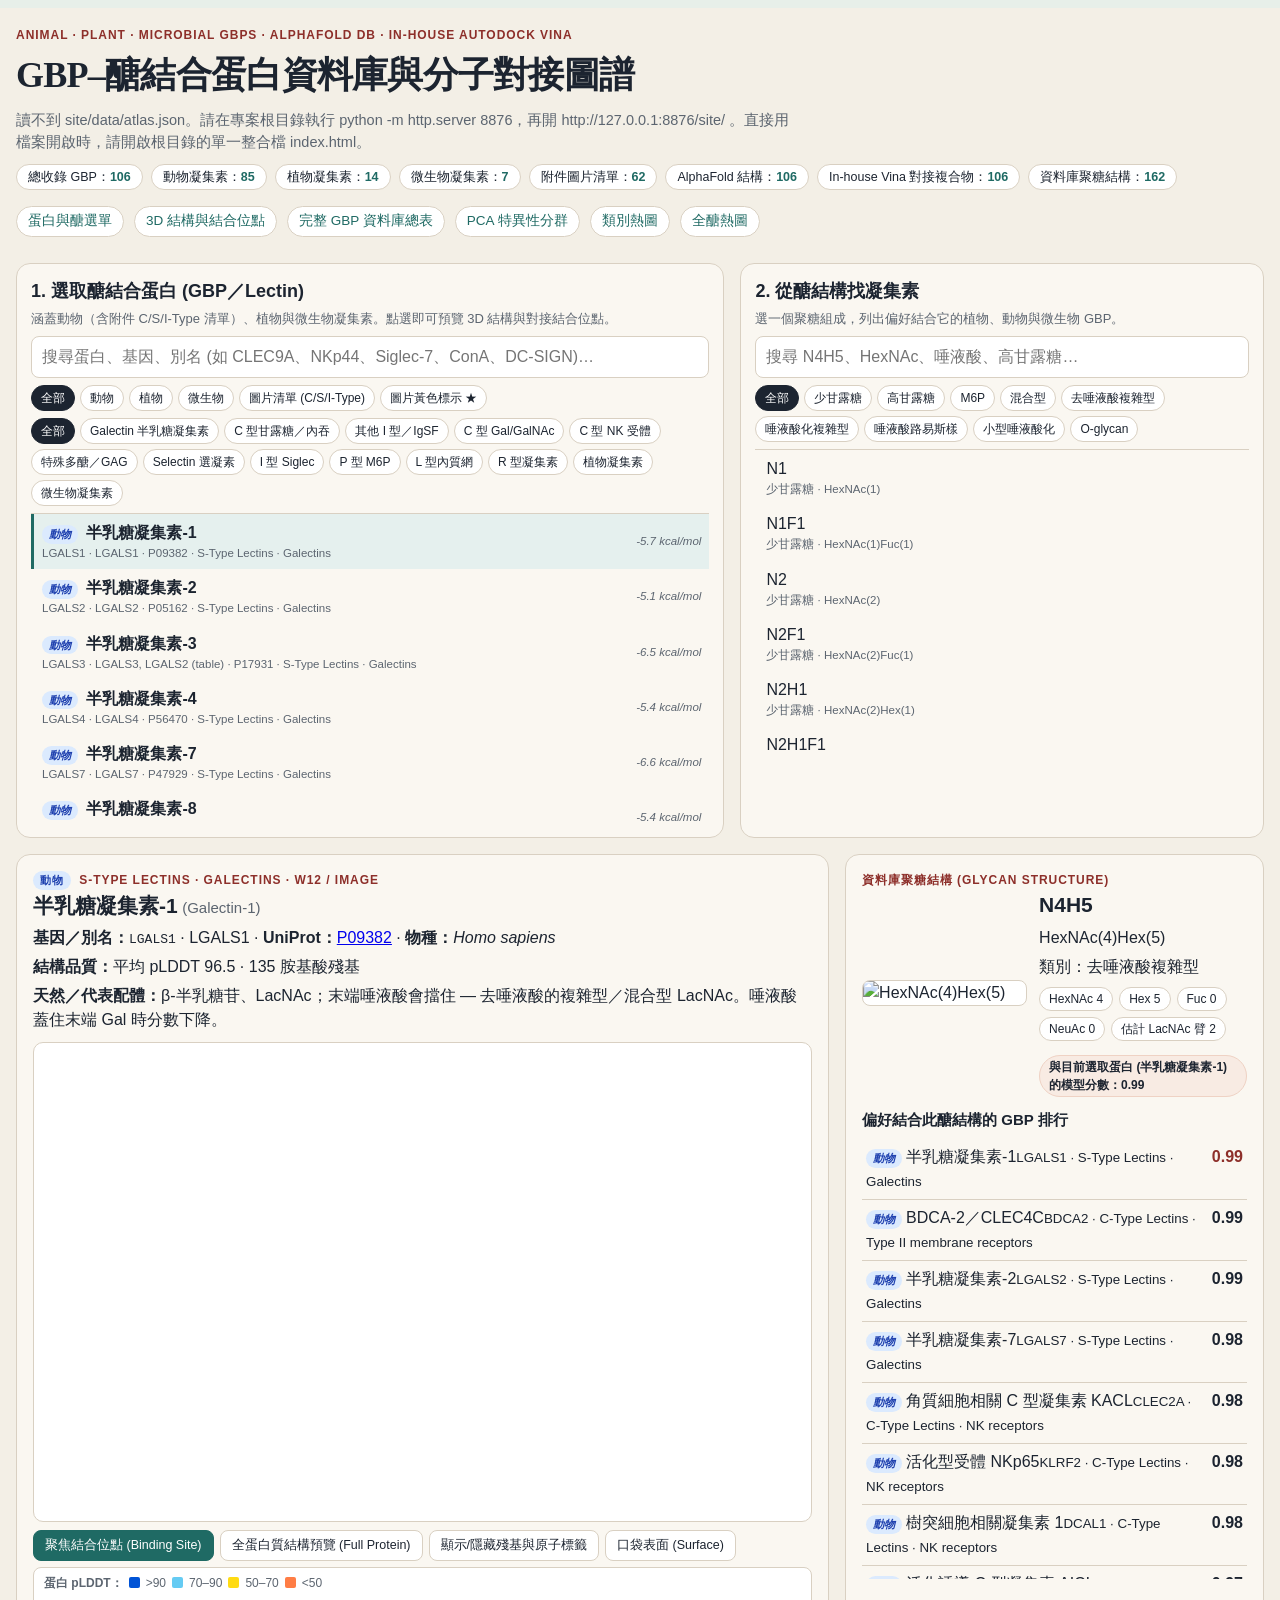
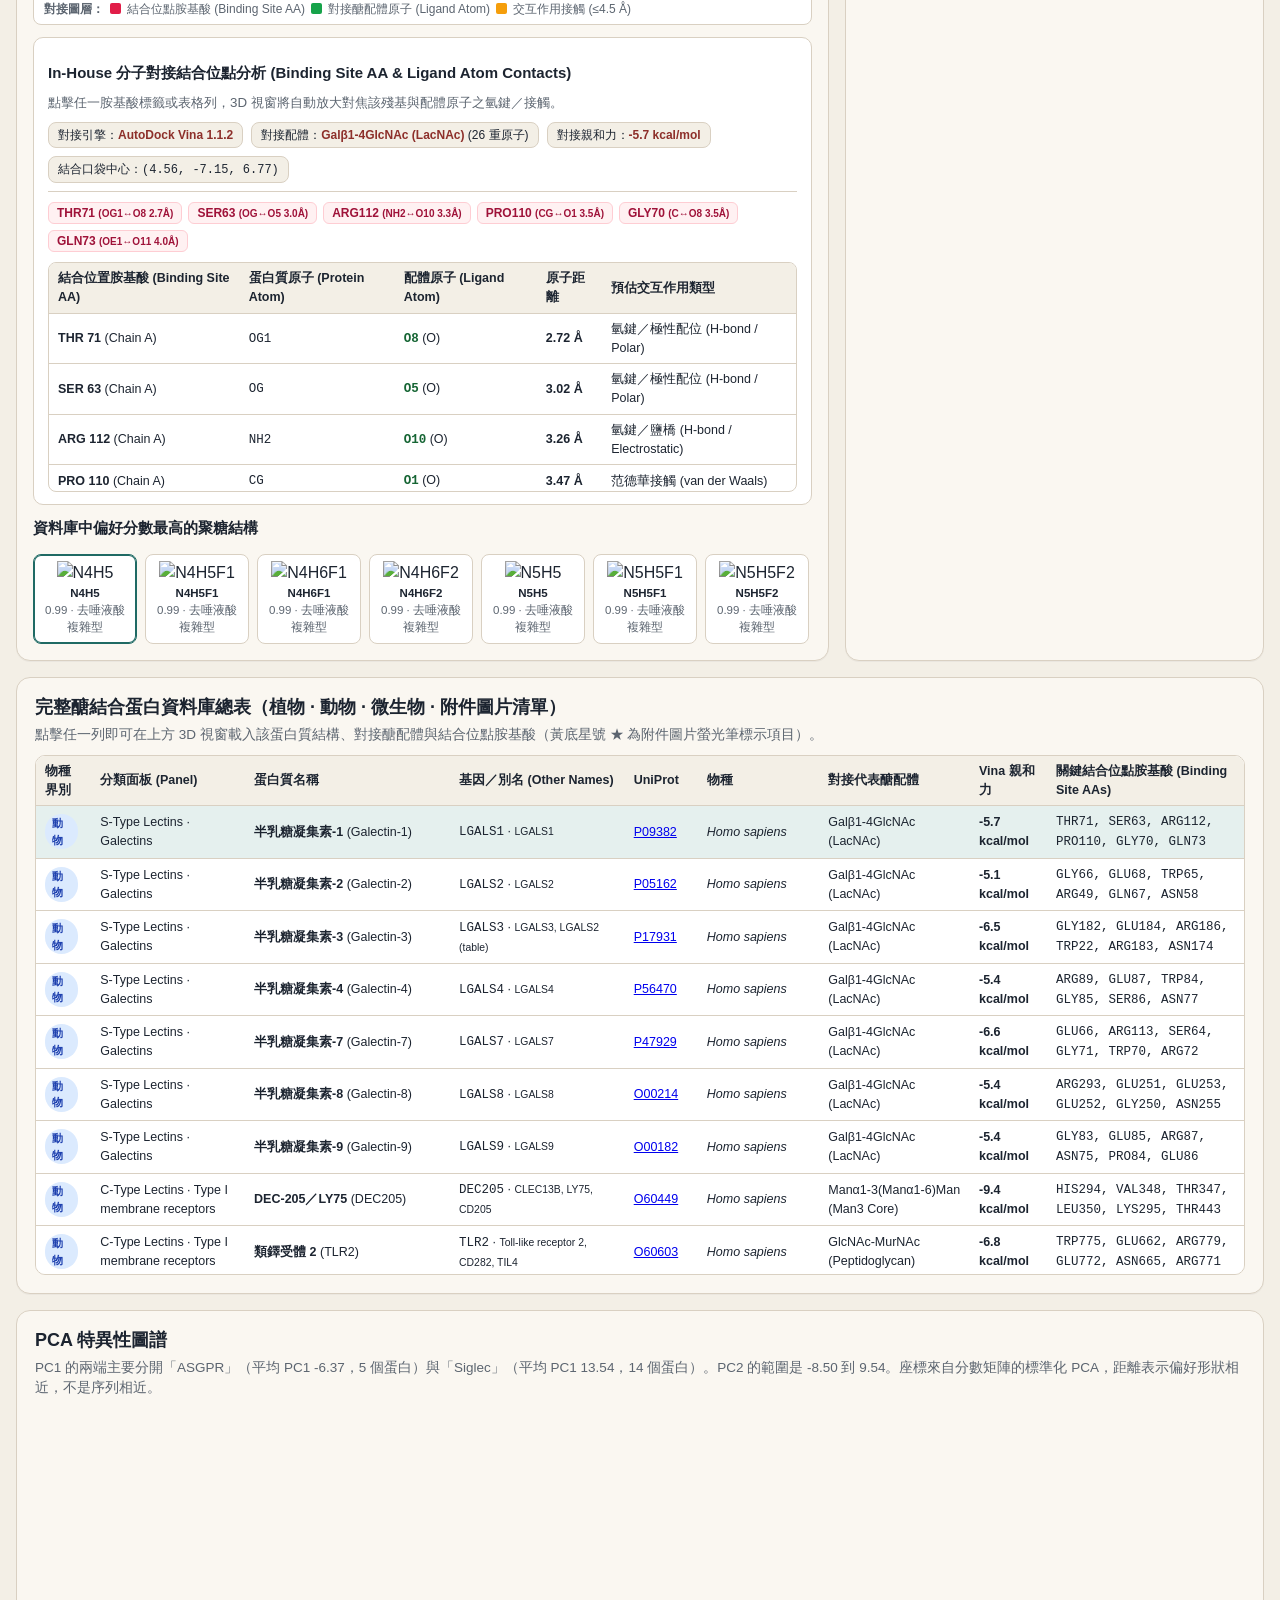
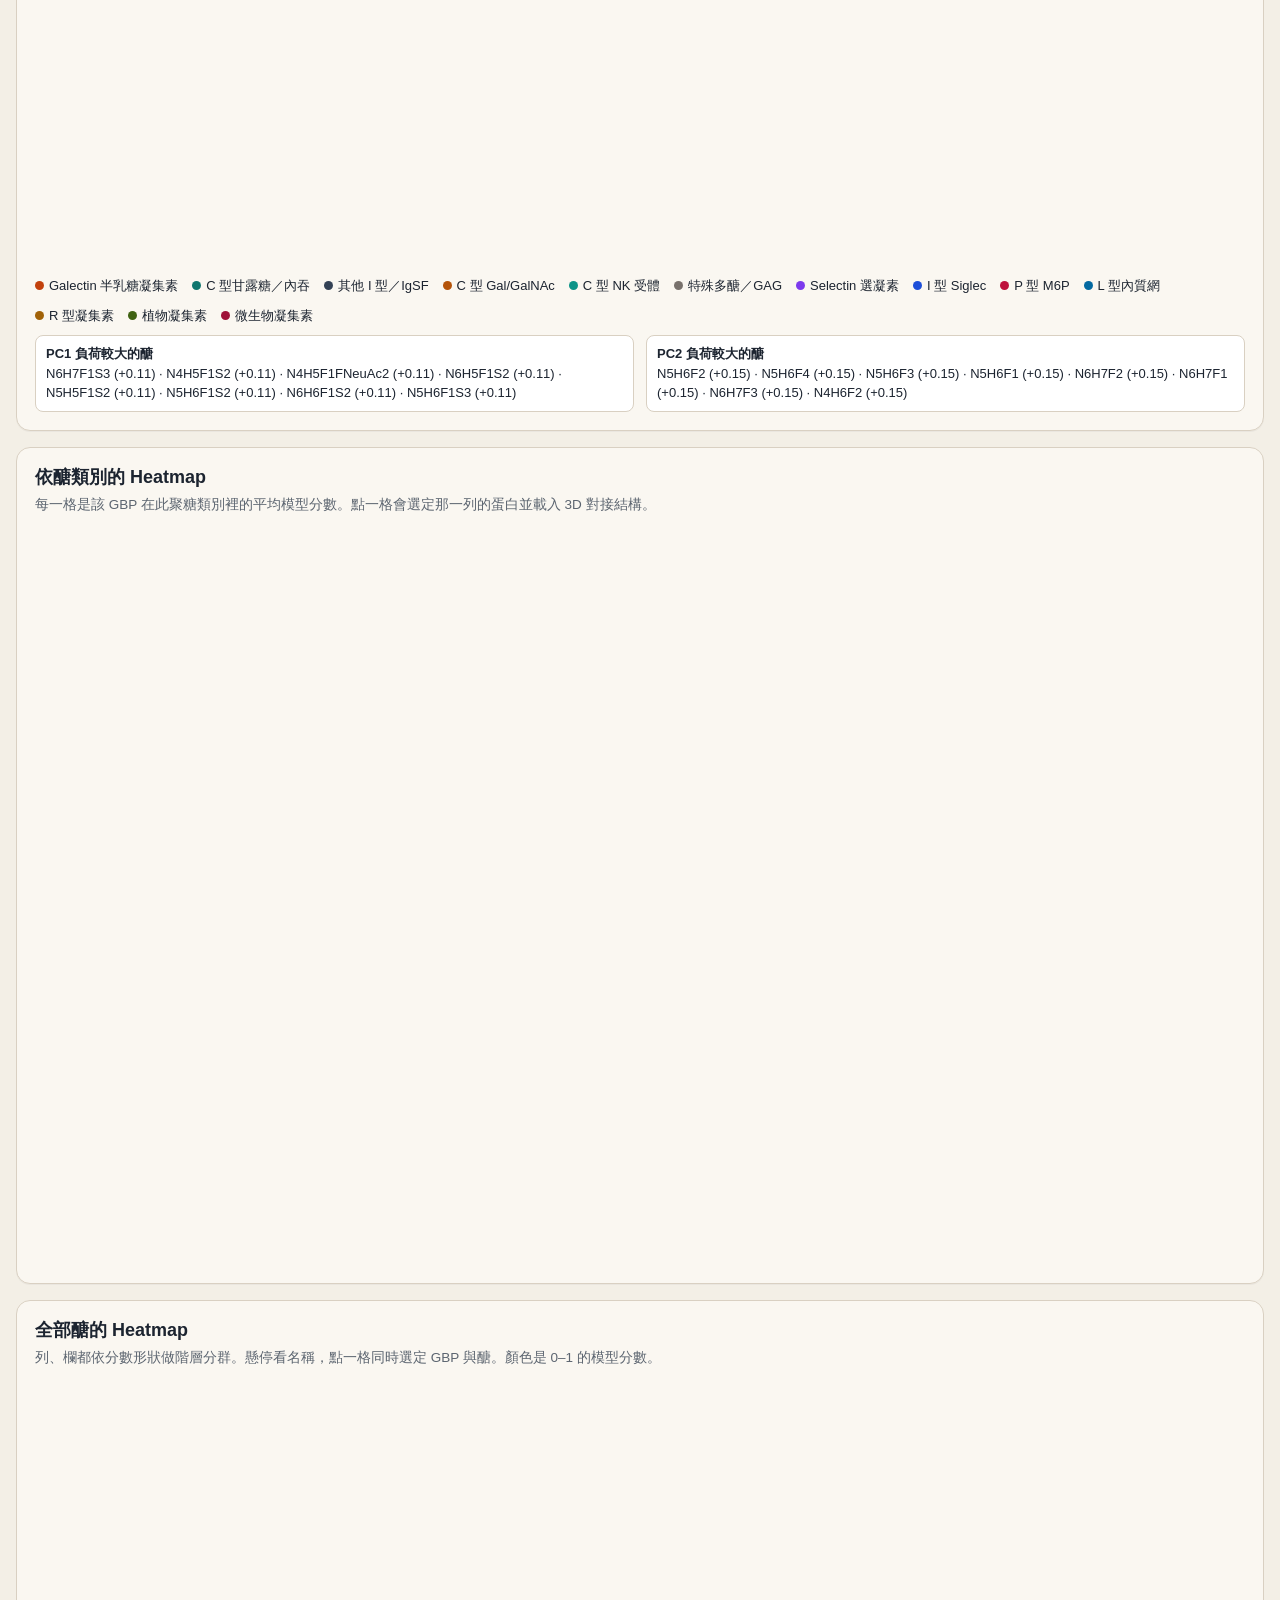
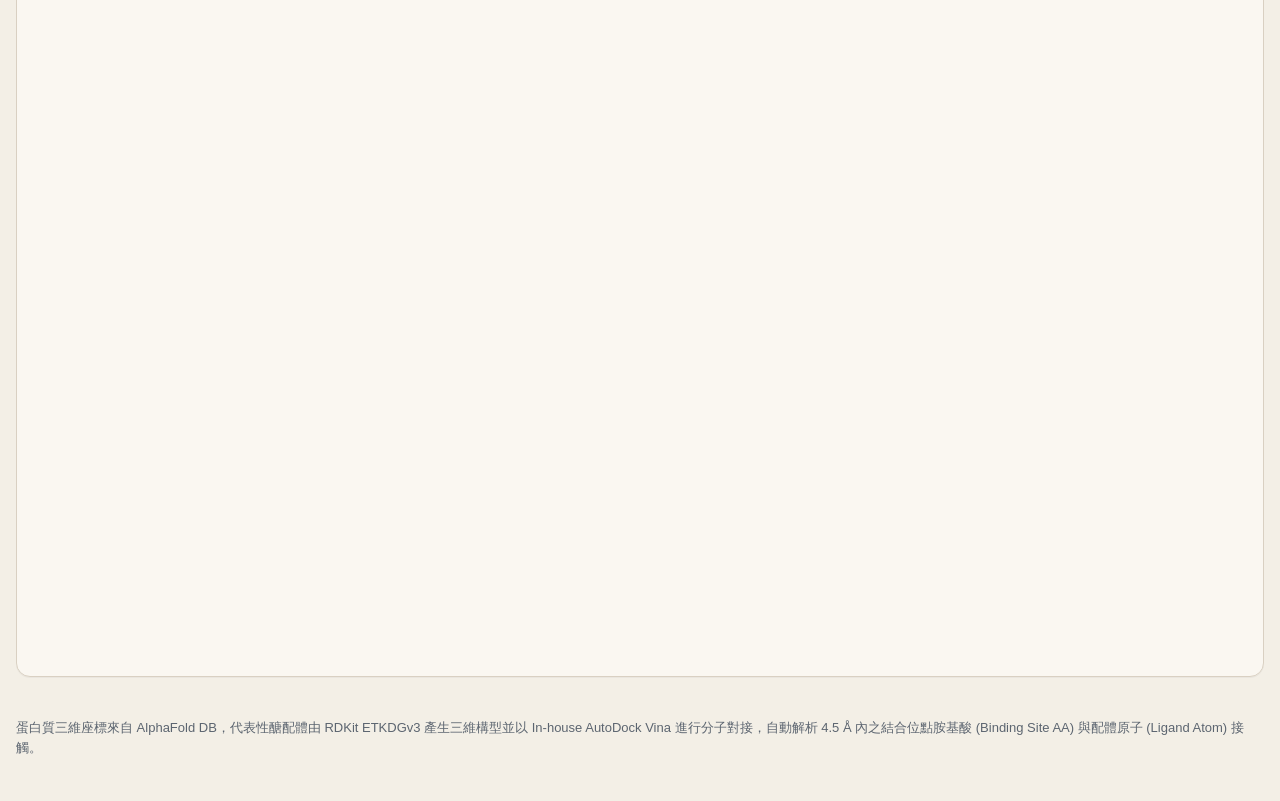
==== site/index.html @ c259a0c2 "Expand GBP database (Plant/Animal/Microbial + attached lectin panel) with AutoDock Vina docking and " ====
<!DOCTYPE html>
<html lang="zh-Hant">
<head>
  <meta charset="utf-8">
  <meta name="viewport" content="width=device-width, initial-scale=1">
  <title>GBP–醣結構與分子對接圖譜 (Plant · Animal · Microbial Lectin Atlas)</title>
  <link rel="stylesheet" href="styles.css?v=3">
</head>
<body>
  <header class="mast">
    <p class="kicker">Animal · Plant · Microbial GBPs · AlphaFold DB · In-House AutoDock Vina</p>
    <h1>GBP–醣結合蛋白資料庫與分子對接圖譜</h1>
    <p class="lede" id="lede">載入分析與對接資料…</p>
    <div class="summary-badges" id="summary-badges"></div>
    <nav class="jump">
      <button type="button" data-jump="pickers">蛋白與醣選單</button>
      <button type="button" data-jump="stage">3D 結構與結合位點</button>
      <button type="button" data-jump="db-section">完整 GBP 資料庫總表</button>
      <button type="button" data-jump="pca">PCA 特異性分群</button>
      <button type="button" data-jump="heat-class">類別熱圖</button>
      <button type="button" data-jump="heat-full">全醣熱圖</button>
    </nav>
  </header>

  <main>
    <section class="panel" id="pickers">
      <div class="pick">
        <div class="pick-head">
          <h2>1. 選取醣結合蛋白 (GBP／Lectin)</h2>
          <p>涵蓋動物（含附件 C/S/I-Type 清單）、植物與微生物凝集素。點選即可預覽 3D 結構與對接結合位點。</p>
        </div>
        <input id="gbp-q" type="search" placeholder="搜尋蛋白、基因、別名 (如 CLEC9A、NKp44、Siglec-7、ConA、DC-SIGN)…" autocomplete="off">
        <div class="chips" id="kingdom-chips"></div>
        <div class="chips" id="family-chips"></div>
        <div class="pick-list" id="gbp-list"></div>
      </div>
      <div class="pick">
        <div class="pick-head">
          <h2>2. 從醣結構找凝集素</h2>
          <p>選一個聚糖組成，列出偏好結合它的植物、動物與微生物 GBP。</p>
        </div>
        <input id="glycan-q" type="search" placeholder="搜尋 N4H5、HexNAc、唾液酸、高甘露糖…" autocomplete="off">
        <div class="chips" id="glycan-chips"></div>
        <div class="pick-list" id="glycan-list"></div>
      </div>
    </section>

    <section class="stage" id="stage">
      <article class="card protein-card">
        <div id="protein-meta"></div>
        <div class="viewer-wrap">
          <div id="viewer"></div>
          <div class="viewer-tools">
            <div class="btn-group">
              <button type="button" id="viewer-focus-site" class="primary">聚焦結合位點 (Binding Site)</button>
              <button type="button" id="viewer-reset">全蛋白質結構預覽 (Full Protein)</button>
              <button type="button" id="viewer-toggle-labels">顯示/隱藏殘基與原子標籤</button>
              <button type="button" id="viewer-toggle-surface">口袋表面 (Surface)</button>
            </div>
            <span class="tag" id="viewer-status"></span>
          </div>
          <div class="viewer-legend">
            <p class="plddt" id="plddt-legend">
              <strong>蛋白 pLDDT：</strong>
              <span style="background:#0053d6"></span>&gt;90
              <span style="background:#65cbf3"></span>70–90
              <span style="background:#ffdb13"></span>50–70
              <span style="background:#ff7d45"></span>&lt;50
            </p>
            <p class="plddt">
              <strong>對接圖層：</strong>
              <span style="background:#e11d48"></span>結合位點胺基酸 (Binding Site AA)
              <span style="background:#16a34a"></span>對接醣配體原子 (Ligand Atom)
              <span style="background:#f59e0b"></span>交互作用接觸 (&le;4.5 &Aring;)
            </p>
          </div>
        </div>
        <div id="docking-panel"></div>
        <div id="pref-strip"></div>
      </article>
      <article class="card" id="glycan-card"></article>
    </section>

    <section class="panel" id="db-section">
      <div class="section-head">
        <h2>完整醣結合蛋白資料庫總表（植物 · 動物 · 微生物 · 附件圖片清單）</h2>
        <p>點擊任一列即可在上方 3D 視窗載入該蛋白質結構、對接醣配體與結合位點胺基酸（黃底星號 ★ 為附件圖片螢光筆標示項目）。</p>
      </div>
      <div class="table-wrap">
        <table class="db-table" id="db-table">
          <thead>
            <tr>
              <th>物種界別</th>
              <th>分類面板 (Panel)</th>
              <th>蛋白質名稱</th>
              <th>基因／別名 (Other Names)</th>
              <th>UniProt</th>
              <th>物種</th>
              <th>對接代表醣配體</th>
              <th>Vina 親和力</th>
              <th>關鍵結合位點胺基酸 (Binding Site AAs)</th>
            </tr>
          </thead>
          <tbody id="db-tbody"></tbody>
        </table>
      </div>
    </section>

    <section class="panel" id="pca">
      <div class="section-head">
        <h2>PCA 特異性圖譜</h2>
        <p id="pca-note"></p>
      </div>
      <div id="pca-plot" class="plot"></div>
      <div class="legend" id="family-legend"></div>
      <div class="loadings" id="loadings"></div>
    </section>

    <section class="panel" id="heat-class">
      <div class="section-head">
        <h2>依醣類別的 Heatmap</h2>
        <p>每一格是該 GBP 在此聚糖類別裡的平均模型分數。點一格會選定那一列的蛋白並載入 3D 對接結構。</p>
      </div>
      <div id="class-plot" class="plot"></div>
      <div id="class-bar" class="plot short"></div>
    </section>

    <section class="panel" id="heat-full">
      <div class="section-head">
        <h2>全部醣的 Heatmap</h2>
        <p>列、欄都依分數形狀做階層分群。懸停看名稱，點一格同時選定 GBP 與醣。顏色是 0–1 的模型分數。</p>
      </div>
      <div id="full-plot" class="plot tall"></div>
    </section>
  </main>

  <footer>
    <p>蛋白質三維座標來自 AlphaFold DB，代表性醣配體由 RDKit ETKDGv3 產生三維構型並以 In-house AutoDock Vina 進行分子對接，自動解析 4.5 &Aring; 內之結合位點胺基酸 (Binding Site AA) 與配體原子 (Ligand Atom) 接觸。</p>
  </footer>

  <script src="vendor/plotly.min.js"></script>
  <script src="vendor/3Dmol-min.js"></script>
  <script src="app.js?v=3"></script>
</body>
</html>
---- site/styles.css ----
:root {
  --paper: #f3efe6;
  --panel: #faf7f1;
  --ink: #1c2430;
  --muted: #5c6570;
  --line: #d9d0c2;
  --cinnabar: #8d2f2a;
  --teal: #1f6a64;
  --teal-soft: #e5f0ee;
  --gold-soft: #fef3c7;
  --gold-line: #f59e0b;
  --shadow: 0 1px 0 rgba(28, 36, 48, 0.04);
}

* { box-sizing: border-box; }

html { scroll-behavior: smooth; }

body {
  margin: 0;
  color: var(--ink);
  background:
    linear-gradient(180deg, #e7efe9 0, #e7efe9 8px, transparent 8px),
    var(--paper);
  font-family: "Segoe UI", "Microsoft JhengHei", "Noto Sans TC", sans-serif;
  line-height: 1.5;
}

.mast, main, footer { width: min(1340px, calc(100% - 32px)); margin: 0 auto; }

.mast { padding: 26px 0 10px; }

.kicker {
  margin: 0;
  color: var(--cinnabar);
  letter-spacing: 0.08em;
  font-size: 12px;
  font-weight: 600;
  text-transform: uppercase;
}

h1 {
  margin: 4px 0 8px;
  font-family: Palatino, "Palatino Linotype", "Microsoft JhengHei", serif;
  font-size: 36px;
  font-weight: 600;
  letter-spacing: -0.02em;
}

h2 { margin: 0; font-size: 18px; }
h3 { margin: 12px 0 6px; font-size: 15px; }

.lede, .pick-head p, .section-head p, footer p { color: var(--muted); }

.lede { max-width: 96ch; margin: 0 0 10px; font-size: 14.5px; }

.summary-badges {
  display: flex;
  flex-wrap: wrap;
  gap: 8px;
  margin-bottom: 12px;
}

.summary-badges span {
  background: white;
  border: 1px solid var(--line);
  border-radius: 999px;
  padding: 3px 11px;
  font-size: 12.5px;
  font-weight: 500;
}

.summary-badges span b { color: var(--teal); }

.jump { display: flex; flex-wrap: wrap; gap: 10px; font-size: 13.5px; padding-top: 4px; }
.jump button {
  border: 1px solid var(--line);
  background: white;
  color: var(--teal);
  font: inherit;
  font-weight: 500;
  cursor: pointer;
  padding: 4px 11px;
  border-radius: 999px;
}
.jump button:hover { background: var(--teal-soft); }

.panel, .card {
  background: var(--panel);
  border: 1px solid var(--line);
  box-shadow: var(--shadow);
  border-radius: 14px;
}

.panel { margin: 16px 0; padding: 16px 18px 18px; }

#pickers {
  display: grid;
  grid-template-columns: 1.15fr 0.85fr;
  gap: 16px;
  padding: 0;
  background: transparent;
  border: 0;
  box-shadow: none;
}

.pick {
  background: var(--panel);
  border: 1px solid var(--line);
  border-radius: 14px;
  padding: 14px;
  min-width: 0;
}

.pick-head { margin-bottom: 8px; }
.pick-head p { margin: 4px 0 0; font-size: 13px; }

input[type="search"] {
  width: 100%;
  border: 1px solid var(--line);
  background: white;
  border-radius: 8px;
  padding: 8px 10px;
  font: inherit;
  color: inherit;
}

.chips { display: flex; flex-wrap: wrap; gap: 5px; margin: 7px 0; }

.chips button, .viewer-tools button, .thumb, .rank button, .pick-list button {
  font: inherit;
  color: inherit;
  cursor: pointer;
}

.chips button {
  border: 1px solid var(--line);
  background: white;
  border-radius: 999px;
  padding: 3px 9px;
  font-size: 12px;
}

.chips button.active { background: var(--ink); color: white; border-color: var(--ink); }

.pick-list {
  max-height: 310px;
  overflow: auto;
  border-top: 1px solid var(--line);
}

.pick-list button {
  width: 100%;
  display: grid;
  grid-template-columns: 1fr auto;
  gap: 8px;
  text-align: left;
  border: 0;
  border-left: 3px solid transparent;
  background: transparent;
  padding: 7px 8px;
}

.pick-list button small { display: block; color: var(--muted); font-size: 11.5px; }
.pick-list button.active { background: var(--teal-soft); border-left-color: var(--teal); }
.pick-list button:hover { background: #f3f0e8; }
.pick-list button.highlighted { background: #fffbeb; }
.pick-list button.highlighted.active { background: var(--teal-soft); }

.tag {
  color: var(--muted);
  font-size: 11.5px;
  align-self: center;
}

.badge-kingdom {
  display: inline-block;
  padding: 1px 7px;
  border-radius: 999px;
  font-size: 11px;
  font-weight: 600;
  margin-right: 4px;
}
.badge-kingdom.k-動物 { background: #dbeafe; color: #1e40af; }
.badge-kingdom.k-植物 { background: #dcfce7; color: #166534; }
.badge-kingdom.k-微生物 { background: #fce7f3; color: #9d174d; }
.badge-highlight {
  display: inline-block;
  background: var(--gold-soft);
  border: 1px solid var(--gold-line);
  color: #92400e;
  font-size: 11px;
  font-weight: 600;
  padding: 1px 6px;
  border-radius: 6px;
  margin-left: 4px;
}

.stage {
  display: grid;
  grid-template-columns: 1.32fr 0.68fr;
  gap: 16px;
}

.card { padding: 16px; min-width: 0; }

.glycan-figure {
  display: grid;
  grid-template-columns: 165px 1fr;
  gap: 12px;
  align-items: center;
}

.glycan-figure img {
  width: 165px;
  max-height: 220px;
  object-fit: contain;
  background: white;
  border: 1px solid var(--line);
  border-radius: 8px;
}

.meta-line { margin: 0 0 5px; }
.meta-line strong { font-size: 21px; }

.pills { display: flex; flex-wrap: wrap; gap: 6px; margin: 8px 0; }
.pills span, .pair-score {
  background: white;
  border: 1px solid var(--line);
  border-radius: 999px;
  padding: 2px 9px;
  font-size: 12px;
}

.pair-score { display: inline-block; margin-top: 6px; background: #f8ebe3; border-color: #efd2c4; font-weight: 600; }

.rank { display: flex; flex-direction: column; margin-top: 8px; max-height: 440px; overflow-y: auto; }
.rank button {
  display: flex;
  justify-content: space-between;
  gap: 8px;
  border: 0;
  border-bottom: 1px solid var(--line);
  background: transparent;
  padding: 6px 4px;
  text-align: left;
}
.rank button:hover { background: #f3f0e8; }
.rank button.active b { color: var(--cinnabar); }

.viewer-wrap { margin-top: 10px; }
#viewer {
  height: 480px;
  background: #ffffff;
  border: 1px solid var(--line);
  border-radius: 10px;
  position: relative;
}

.viewer-tools {
  display: flex;
  flex-wrap: wrap;
  justify-content: space-between;
  align-items: center;
  gap: 8px;
  margin-top: 8px;
}

.btn-group { display: flex; flex-wrap: wrap; gap: 6px; }

.viewer-tools button {
  border: 1px solid var(--line);
  background: white;
  border-radius: 8px;
  padding: 5px 11px;
  font-size: 12.5px;
  font-weight: 500;
}
.viewer-tools button:hover { background: var(--teal-soft); }
.viewer-tools button.primary {
  background: var(--teal);
  color: white;
  border-color: var(--teal);
}
.viewer-tools button.primary:hover { opacity: 0.92; }

.viewer-legend {
  display: flex;
  flex-wrap: wrap;
  justify-content: space-between;
  gap: 8px 16px;
  margin-top: 6px;
  padding: 6px 10px;
  background: white;
  border: 1px solid var(--line);
  border-radius: 8px;
}

.plddt { display: flex; flex-wrap: wrap; align-items: center; gap: 6px; margin: 0; font-size: 12px; color: var(--muted); }
.plddt span { width: 11px; height: 11px; border-radius: 2px; display: inline-block; }

.docking-box {
  margin-top: 12px;
  background: white;
  border: 1px solid var(--line);
  border-radius: 10px;
  padding: 12px 14px;
}

.docking-header {
  display: flex;
  flex-wrap: wrap;
  justify-content: space-between;
  align-items: center;
  gap: 8px;
  border-bottom: 1px solid var(--line);
  padding-bottom: 8px;
  margin-bottom: 10px;
}

.docking-metrics {
  display: flex;
  flex-wrap: wrap;
  gap: 8px;
}

.docking-metrics span {
  background: var(--paper);
  border: 1px solid var(--line);
  border-radius: 8px;
  padding: 3px 9px;
  font-size: 12px;
}
.docking-metrics span b { color: var(--cinnabar); }

.aa-chips {
  display: flex;
  flex-wrap: wrap;
  gap: 6px;
  margin-bottom: 10px;
}

.aa-chip {
  border: 1px solid #fecdd3;
  background: #fff1f2;
  color: #9f1239;
  border-radius: 6px;
  padding: 3px 8px;
  font-size: 12px;
  font-weight: 600;
  cursor: pointer;
}
.aa-chip:hover, .aa-chip.active {
  background: #e11d48;
  color: white;
  border-color: #e11d48;
}

.contact-table-wrap {
  max-height: 230px;
  overflow-y: auto;
  border: 1px solid var(--line);
  border-radius: 8px;
}

.contact-table, .db-table {
  width: 100%;
  border-collapse: collapse;
  font-size: 12.5px;
  text-align: left;
}

.contact-table th, .contact-table td, .db-table th, .db-table td {
  padding: 6px 9px;
  border-bottom: 1px solid var(--line);
}

.contact-table th, .db-table th {
  background: #f3efe6;
  position: sticky;
  top: 0;
  z-index: 1;
  font-weight: 600;
}

.contact-table tbody tr, .db-table tbody tr {
  cursor: pointer;
}
.contact-table tbody tr:hover, .db-table tbody tr:hover {
  background: var(--teal-soft);
}
.db-table tbody tr.active-row {
  background: var(--teal-soft);
  font-weight: 500;
}
.db-table tbody tr.highlight-row {
  background: #fffbeb;
}
.db-table tbody tr.highlight-row.active-row {
  background: var(--teal-soft);
}

.table-wrap {
  max-height: 520px;
  overflow: auto;
  border: 1px solid var(--line);
  border-radius: 10px;
  background: white;
}

.strip { display: flex; gap: 8px; overflow-x: auto; padding-top: 8px; }
.thumb {
  flex: 0 0 104px;
  border: 1px solid var(--line);
  background: white;
  border-radius: 8px;
  padding: 6px;
}
.thumb.active { border-color: var(--teal); box-shadow: inset 0 0 0 1px var(--teal); }
.thumb img { width: 100%; height: 68px; object-fit: contain; }
.thumb b, .thumb small { display: block; font-size: 11.5px; font-weight: 600; }
.thumb small { color: var(--muted); font-weight: 400; }

.section-head p { margin: 4px 0 10px; font-size: 13.5px; }
.plot { min-height: 460px; }
.plot.short { min-height: 280px; }
.plot.tall { min-height: 880px; }

.legend { display: flex; flex-wrap: wrap; gap: 10px 14px; margin-top: 8px; font-size: 13px; }
.legend i {
  display: inline-block;
  width: 9px;
  height: 9px;
  border-radius: 50%;
  margin-right: 5px;
}

.loadings { display: grid; grid-template-columns: 1fr 1fr; gap: 12px; margin-top: 10px; font-size: 13px; }
.loadings div { background: white; border: 1px solid var(--line); border-radius: 8px; padding: 8px 10px; }

footer { padding: 12px 0 32px; font-size: 13px; }

@media (max-width: 960px) {
  #pickers, .stage, .loadings, .glycan-figure { grid-template-columns: 1fr; }
  h1 { font-size: 28px; }
  #viewer { height: 360px; }
}
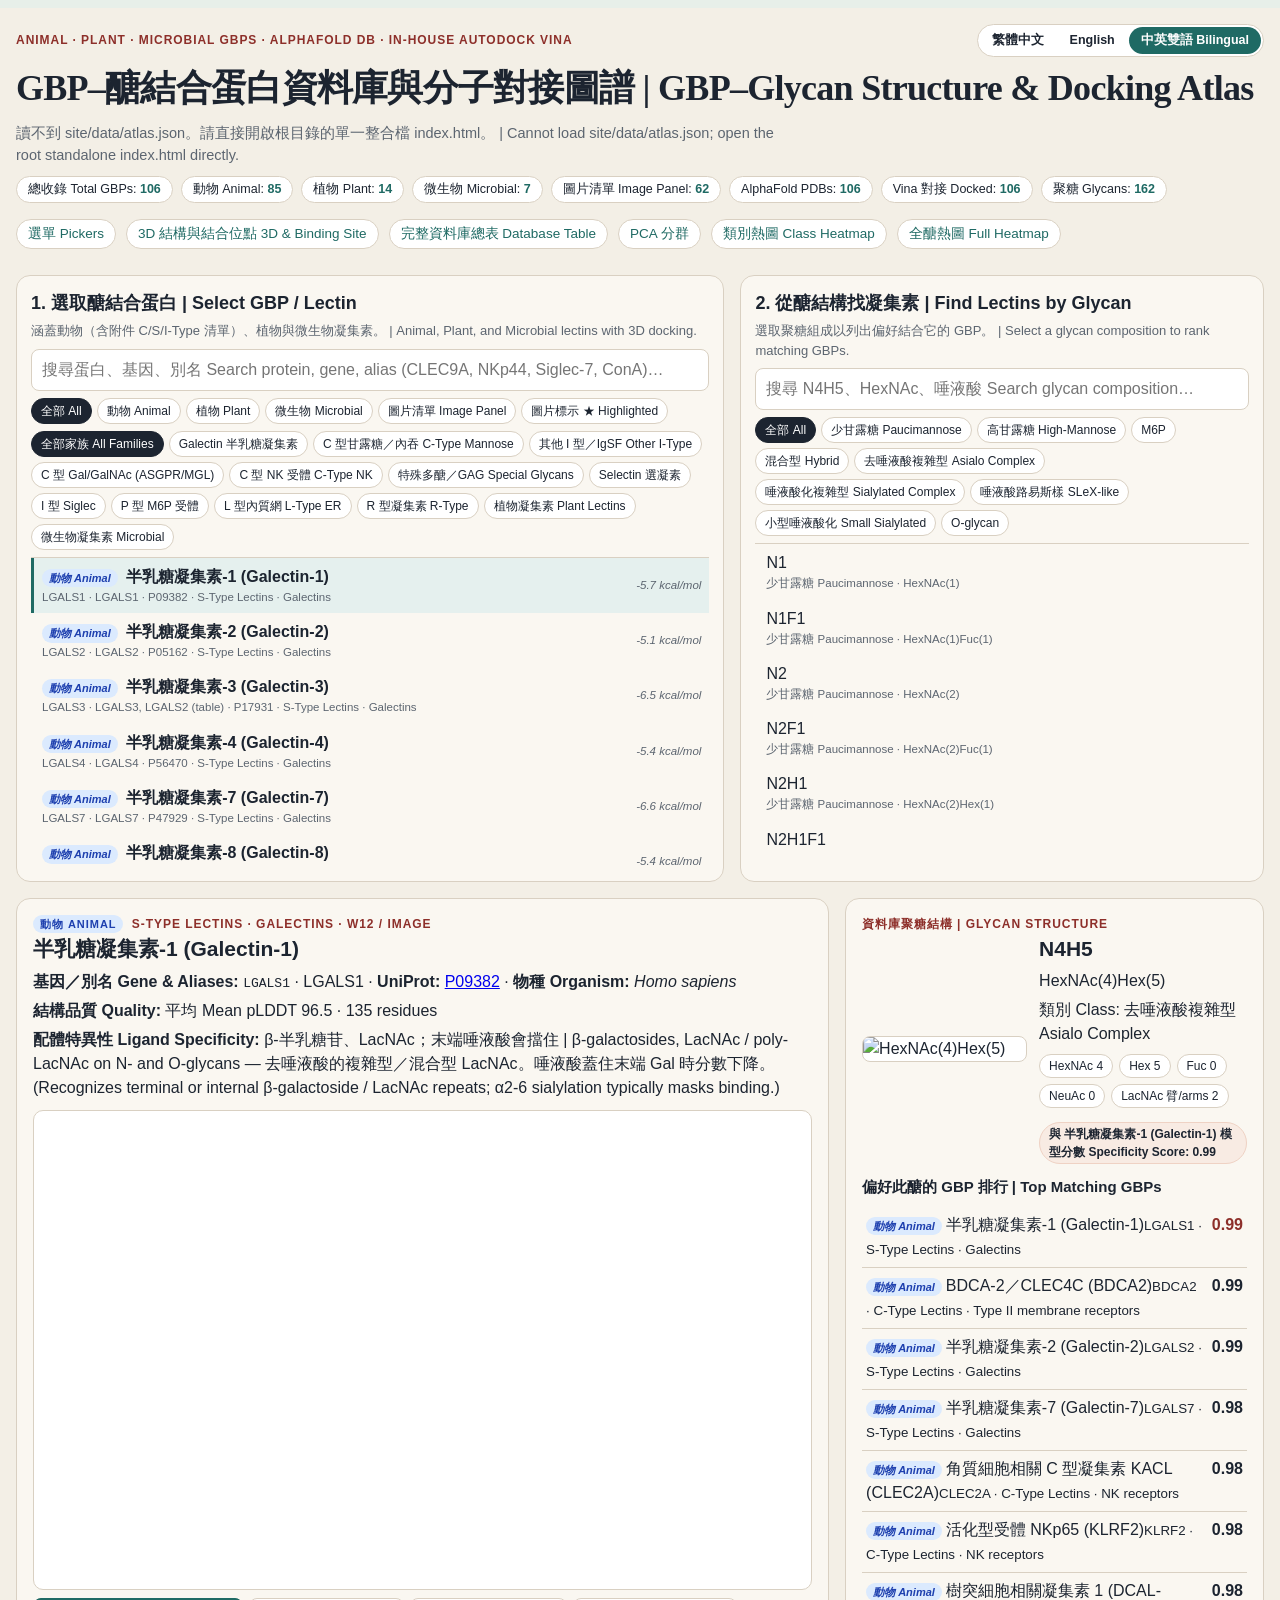
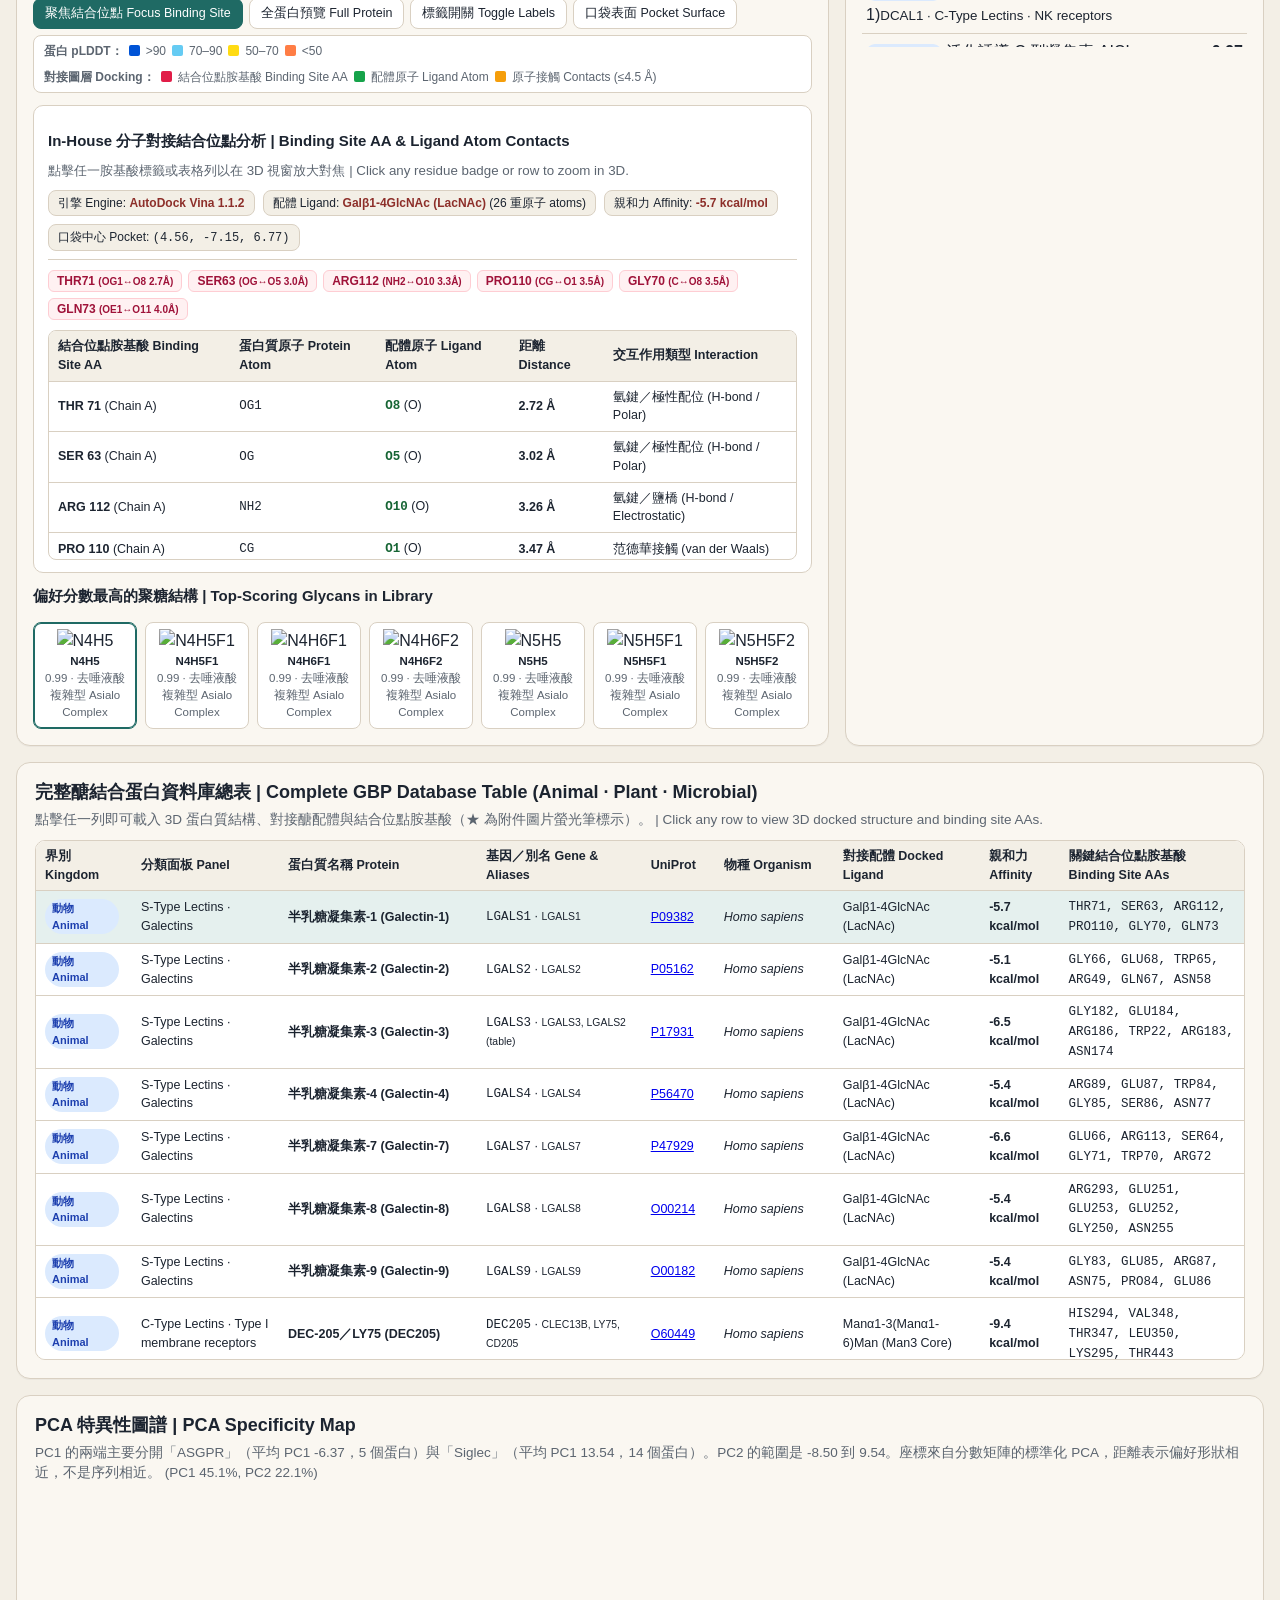
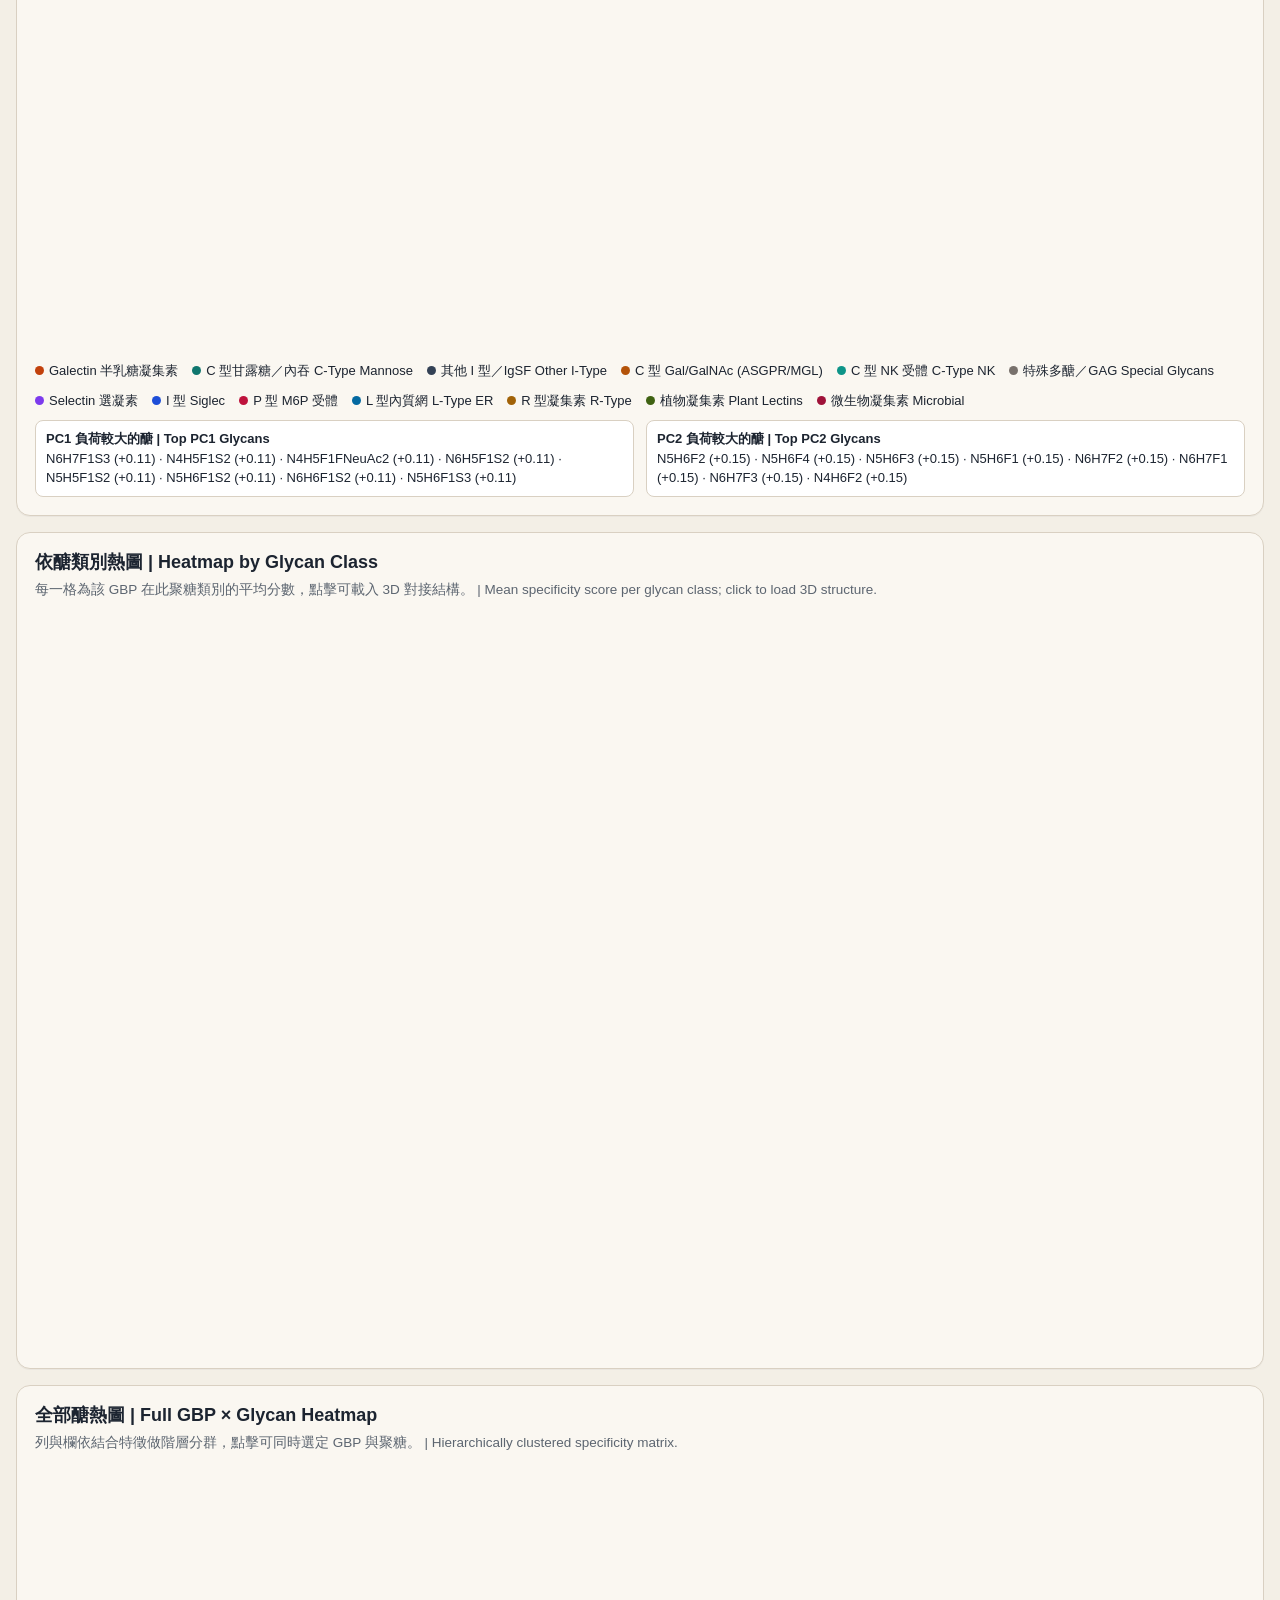
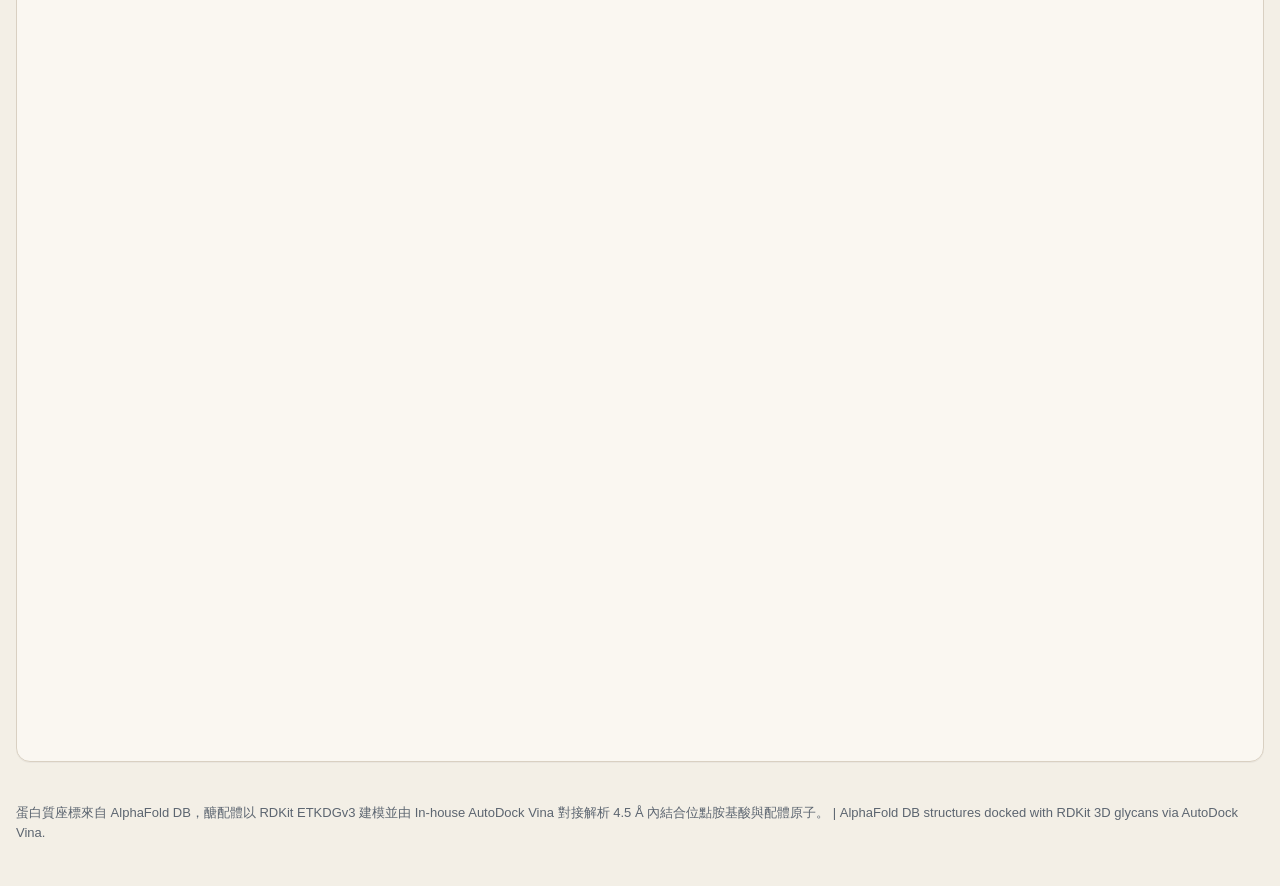
==== commit dfa139c0: "Add Chinese/English/Bilingual language switch to standalone GBP-Glycan docking dashboard" ====
--- a/site/index.html
+++ b/site/index.html
@@ -3,22 +3,29 @@
 <head>
   <meta charset="utf-8">
   <meta name="viewport" content="width=device-width, initial-scale=1">
-  <title>GBP–醣結構與分子對接圖譜 (Plant · Animal · Microbial Lectin Atlas)</title>
-  <link rel="stylesheet" href="styles.css?v=3">
+  <title>GBP–醣結合蛋白資料庫與分子對接圖譜 | GBP–Glycan Structure &amp; Docking Atlas</title>
+  <link rel="stylesheet" href="styles.css?v=4">
 </head>
 <body>
   <header class="mast">
-    <p class="kicker">Animal · Plant · Microbial GBPs · AlphaFold DB · In-House AutoDock Vina</p>
-    <h1>GBP–醣結合蛋白資料庫與分子對接圖譜</h1>
+    <div class="mast-top">
+      <p class="kicker" id="txt-kicker">Animal · Plant · Microbial GBPs · AlphaFold DB · In-House AutoDock Vina</p>
+      <div class="lang-switch" id="lang-switch" aria-label="Language Switcher">
+        <button type="button" data-lang="zh" class="active">繁體中文</button>
+        <button type="button" data-lang="en">English</button>
+        <button type="button" data-lang="bi">中英雙語 Bilingual</button>
+      </div>
+    </div>
+    <h1 id="txt-title">GBP–醣結合蛋白資料庫與分子對接圖譜</h1>
     <p class="lede" id="lede">載入分析與對接資料…</p>
     <div class="summary-badges" id="summary-badges"></div>
     <nav class="jump">
-      <button type="button" data-jump="pickers">蛋白與醣選單</button>
-      <button type="button" data-jump="stage">3D 結構與結合位點</button>
-      <button type="button" data-jump="db-section">完整 GBP 資料庫總表</button>
-      <button type="button" data-jump="pca">PCA 特異性分群</button>
-      <button type="button" data-jump="heat-class">類別熱圖</button>
-      <button type="button" data-jump="heat-full">全醣熱圖</button>
+      <button type="button" data-jump="pickers" id="nav-pickers">蛋白與醣選單</button>
+      <button type="button" data-jump="stage" id="nav-stage">3D 結構與結合位點</button>
+      <button type="button" data-jump="db-section" id="nav-db">完整 GBP 資料庫總表</button>
+      <button type="button" data-jump="pca" id="nav-pca">PCA 特異性分群</button>
+      <button type="button" data-jump="heat-class" id="nav-heat-class">類別熱圖</button>
+      <button type="button" data-jump="heat-full" id="nav-heat-full">全醣熱圖</button>
     </nav>
   </header>
 
@@ -26,8 +33,8 @@
     <section class="panel" id="pickers">
       <div class="pick">
         <div class="pick-head">
-          <h2>1. 選取醣結合蛋白 (GBP／Lectin)</h2>
-          <p>涵蓋動物（含附件 C/S/I-Type 清單）、植物與微生物凝集素。點選即可預覽 3D 結構與對接結合位點。</p>
+          <h2 id="txt-pick-gbp-title">1. 選取醣結合蛋白 (GBP／Lectin)</h2>
+          <p id="txt-pick-gbp-desc">涵蓋動物（含附件 C/S/I-Type 清單）、植物與微生物凝集素。點選即可預覽 3D 結構與對接結合位點。</p>
         </div>
         <input id="gbp-q" type="search" placeholder="搜尋蛋白、基因、別名 (如 CLEC9A、NKp44、Siglec-7、ConA、DC-SIGN)…" autocomplete="off">
         <div class="chips" id="kingdom-chips"></div>
@@ -36,8 +43,8 @@
       </div>
       <div class="pick">
         <div class="pick-head">
-          <h2>2. 從醣結構找凝集素</h2>
-          <p>選一個聚糖組成，列出偏好結合它的植物、動物與微生物 GBP。</p>
+          <h2 id="txt-pick-glycan-title">2. 從醣結構找凝集素</h2>
+          <p id="txt-pick-glycan-desc">選一個聚糖組成，列出偏好結合它的植物、動物與微生物 GBP。</p>
         </div>
         <input id="glycan-q" type="search" placeholder="搜尋 N4H5、HexNAc、唾液酸、高甘露糖…" autocomplete="off">
         <div class="chips" id="glycan-chips"></div>
@@ -52,26 +59,26 @@
           <div id="viewer"></div>
           <div class="viewer-tools">
             <div class="btn-group">
-              <button type="button" id="viewer-focus-site" class="primary">聚焦結合位點 (Binding Site)</button>
+              <button type="button" id="viewer-focus-site" class="primary">聚焦結合位點 (Focus Binding Site)</button>
               <button type="button" id="viewer-reset">全蛋白質結構預覽 (Full Protein)</button>
-              <button type="button" id="viewer-toggle-labels">顯示/隱藏殘基與原子標籤</button>
-              <button type="button" id="viewer-toggle-surface">口袋表面 (Surface)</button>
+              <button type="button" id="viewer-toggle-labels">顯示/隱藏標籤 (Toggle Labels)</button>
+              <button type="button" id="viewer-toggle-surface">口袋表面 (Pocket Surface)</button>
             </div>
             <span class="tag" id="viewer-status"></span>
           </div>
           <div class="viewer-legend">
             <p class="plddt" id="plddt-legend">
-              <strong>蛋白 pLDDT：</strong>
+              <strong id="txt-legend-plddt">蛋白 pLDDT：</strong>
               <span style="background:#0053d6"></span>&gt;90
               <span style="background:#65cbf3"></span>70–90
               <span style="background:#ffdb13"></span>50–70
               <span style="background:#ff7d45"></span>&lt;50
             </p>
-            <p class="plddt">
-              <strong>對接圖層：</strong>
-              <span style="background:#e11d48"></span>結合位點胺基酸 (Binding Site AA)
-              <span style="background:#16a34a"></span>對接醣配體原子 (Ligand Atom)
-              <span style="background:#f59e0b"></span>交互作用接觸 (&le;4.5 &Aring;)
+            <p class="plddt" id="dock-legend">
+              <strong id="txt-legend-dock">對接圖層：</strong>
+              <span style="background:#e11d48"></span><em id="txt-leg-aa">結合位點胺基酸 (Binding Site AA)</em>
+              <span style="background:#16a34a"></span><em id="txt-leg-lig">對接醣配體原子 (Ligand Atom)</em>
+              <span style="background:#f59e0b"></span><em id="txt-leg-cnt">交互作用接觸 (&le;4.5 &Aring;)</em>
             </p>
           </div>
         </div>
@@ -83,24 +90,12 @@
 
     <section class="panel" id="db-section">
       <div class="section-head">
-        <h2>完整醣結合蛋白資料庫總表（植物 · 動物 · 微生物 · 附件圖片清單）</h2>
-        <p>點擊任一列即可在上方 3D 視窗載入該蛋白質結構、對接醣配體與結合位點胺基酸（黃底星號 ★ 為附件圖片螢光筆標示項目）。</p>
+        <h2 id="txt-db-title">完整醣結合蛋白資料庫總表（植物 · 動物 · 微生物 · 附件圖片清單）</h2>
+        <p id="txt-db-desc">點擊任一列即可在上方 3D 視窗載入該蛋白質結構、對接醣配體與結合位點胺基酸（黃底星號 ★ 為附件圖片螢光筆標示項目）。</p>
       </div>
       <div class="table-wrap">
         <table class="db-table" id="db-table">
-          <thead>
-            <tr>
-              <th>物種界別</th>
-              <th>分類面板 (Panel)</th>
-              <th>蛋白質名稱</th>
-              <th>基因／別名 (Other Names)</th>
-              <th>UniProt</th>
-              <th>物種</th>
-              <th>對接代表醣配體</th>
-              <th>Vina 親和力</th>
-              <th>關鍵結合位點胺基酸 (Binding Site AAs)</th>
-            </tr>
-          </thead>
+          <thead id="db-thead"></thead>
           <tbody id="db-tbody"></tbody>
         </table>
       </div>
@@ -108,7 +103,7 @@
 
     <section class="panel" id="pca">
       <div class="section-head">
-        <h2>PCA 特異性圖譜</h2>
+        <h2 id="txt-pca-title">PCA 特異性圖譜</h2>
         <p id="pca-note"></p>
       </div>
       <div id="pca-plot" class="plot"></div>
@@ -118,8 +113,8 @@
 
     <section class="panel" id="heat-class">
       <div class="section-head">
-        <h2>依醣類別的 Heatmap</h2>
-        <p>每一格是該 GBP 在此聚糖類別裡的平均模型分數。點一格會選定那一列的蛋白並載入 3D 對接結構。</p>
+        <h2 id="txt-heat-class-title">依醣類別的 Heatmap</h2>
+        <p id="txt-heat-class-desc">每一格是該 GBP 在此聚糖類別裡的平均模型分數。點一格會選定那一列的蛋白並載入 3D 對接結構。</p>
       </div>
       <div id="class-plot" class="plot"></div>
       <div id="class-bar" class="plot short"></div>
@@ -127,19 +122,19 @@
 
     <section class="panel" id="heat-full">
       <div class="section-head">
-        <h2>全部醣的 Heatmap</h2>
-        <p>列、欄都依分數形狀做階層分群。懸停看名稱，點一格同時選定 GBP 與醣。顏色是 0–1 的模型分數。</p>
+        <h2 id="txt-heat-full-title">全部醣的 Heatmap</h2>
+        <p id="txt-heat-full-desc">列、欄都依分數形狀做階層分群。懸停看名稱，點一格同時選定 GBP 與醣。顏色是 0–1 的模型分數。</p>
       </div>
       <div id="full-plot" class="plot tall"></div>
     </section>
   </main>
 
   <footer>
-    <p>蛋白質三維座標來自 AlphaFold DB，代表性醣配體由 RDKit ETKDGv3 產生三維構型並以 In-house AutoDock Vina 進行分子對接，自動解析 4.5 &Aring; 內之結合位點胺基酸 (Binding Site AA) 與配體原子 (Ligand Atom) 接觸。</p>
+    <p id="txt-footer">蛋白質三維座標來自 AlphaFold DB，代表性醣配體由 RDKit ETKDGv3 產生三維構型並以 In-house AutoDock Vina 進行分子對接，自動解析 4.5 &Aring; 內之結合位點胺基酸 (Binding Site AA) 與配體原子 (Ligand Atom) 接觸。</p>
   </footer>
 
   <script src="vendor/plotly.min.js"></script>
   <script src="vendor/3Dmol-min.js"></script>
-  <script src="app.js?v=3"></script>
+  <script src="app.js?v=4"></script>
 </body>
 </html>
--- a/site/styles.css
+++ b/site/styles.css
@@ -28,7 +28,47 @@
 
 .mast, main, footer { width: min(1340px, calc(100% - 32px)); margin: 0 auto; }
 
-.mast { padding: 26px 0 10px; }
+.mast { padding: 24px 0 10px; }
+
+.mast-top {
+  display: flex;
+  flex-wrap: wrap;
+  justify-content: space-between;
+  align-items: center;
+  gap: 10px;
+}
+
+.lang-switch {
+  display: inline-flex;
+  background: white;
+  border: 1px solid var(--line);
+  border-radius: 999px;
+  padding: 2px;
+  gap: 2px;
+}
+
+.lang-switch button {
+  border: 0;
+  background: transparent;
+  color: var(--ink);
+  font: inherit;
+  font-size: 12.5px;
+  font-weight: 600;
+  padding: 4px 12px;
+  border-radius: 999px;
+  cursor: pointer;
+}
+
+.lang-switch button:hover {
+  background: var(--paper);
+}
+
+.lang-switch button.active {
+  background: var(--teal);
+  color: white;
+}
+
+.plddt em { font-style: normal; }
 
 .kicker {
   margin: 0;
